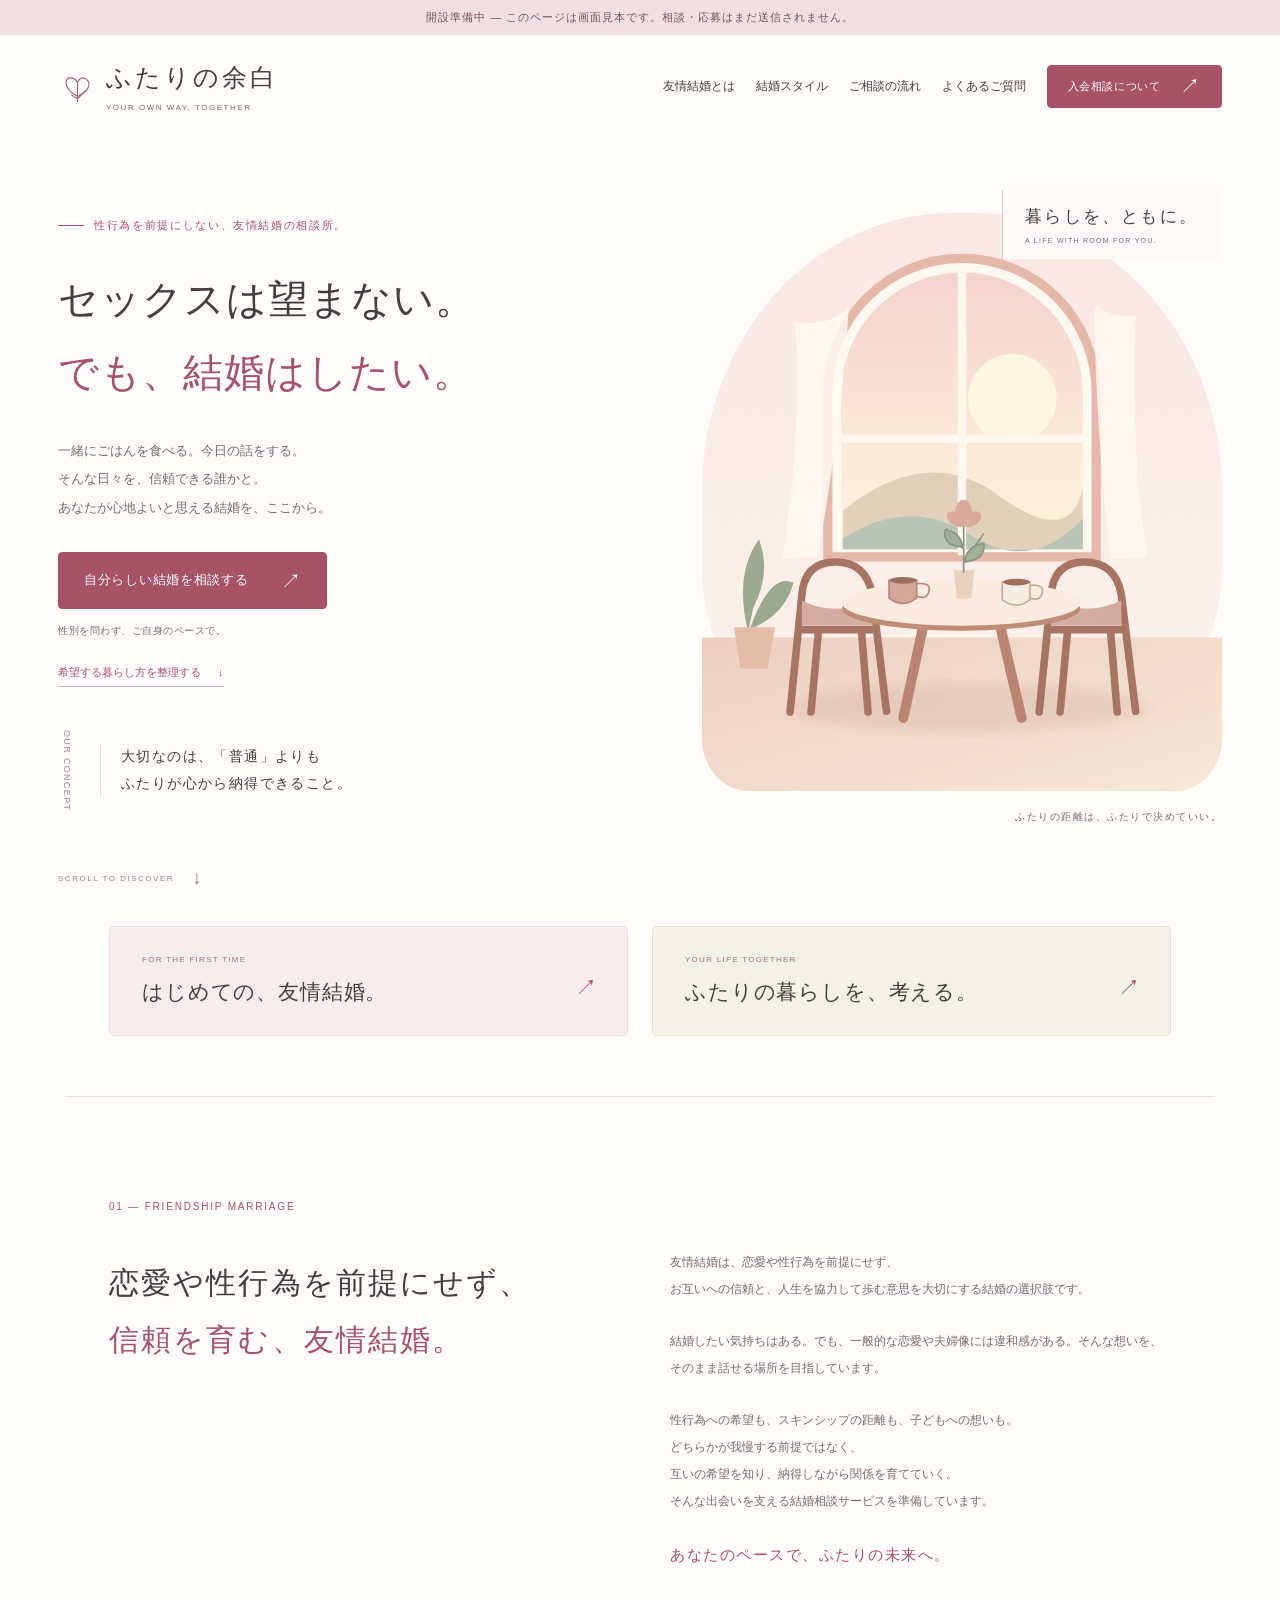
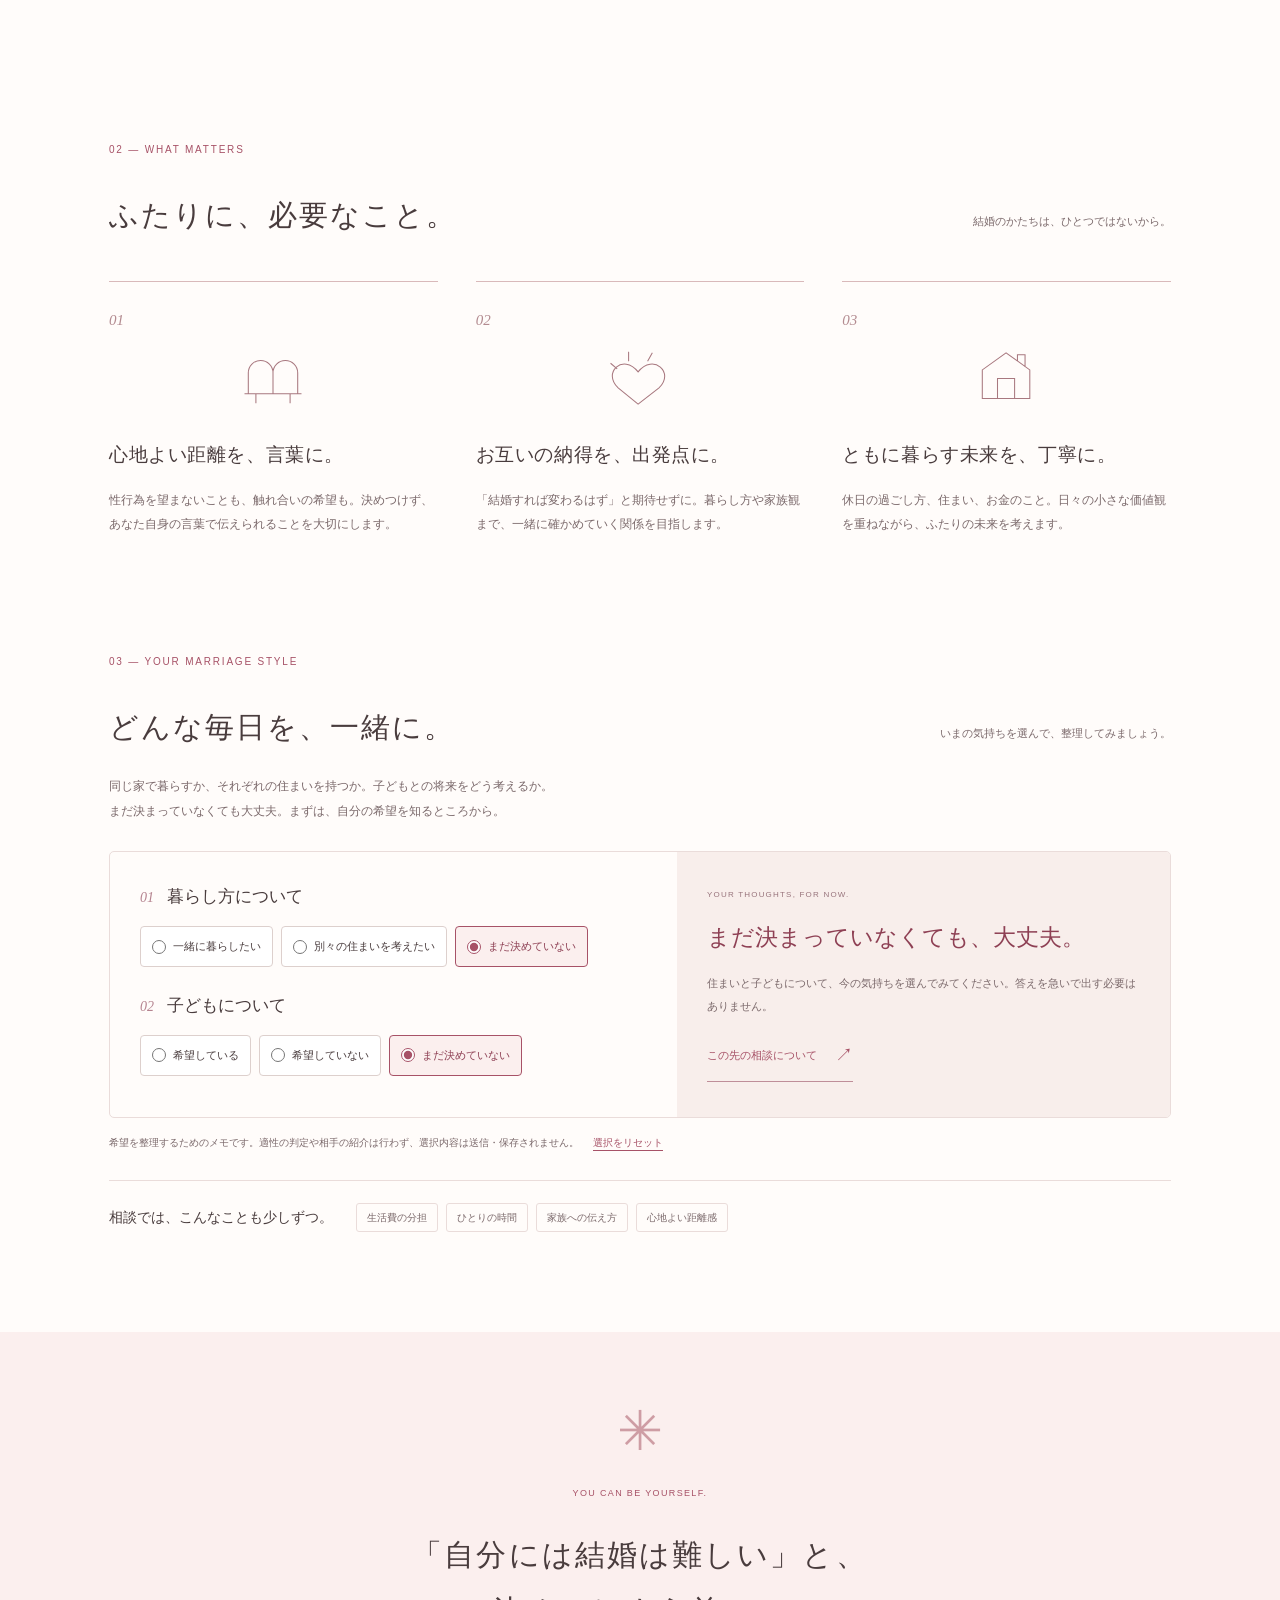
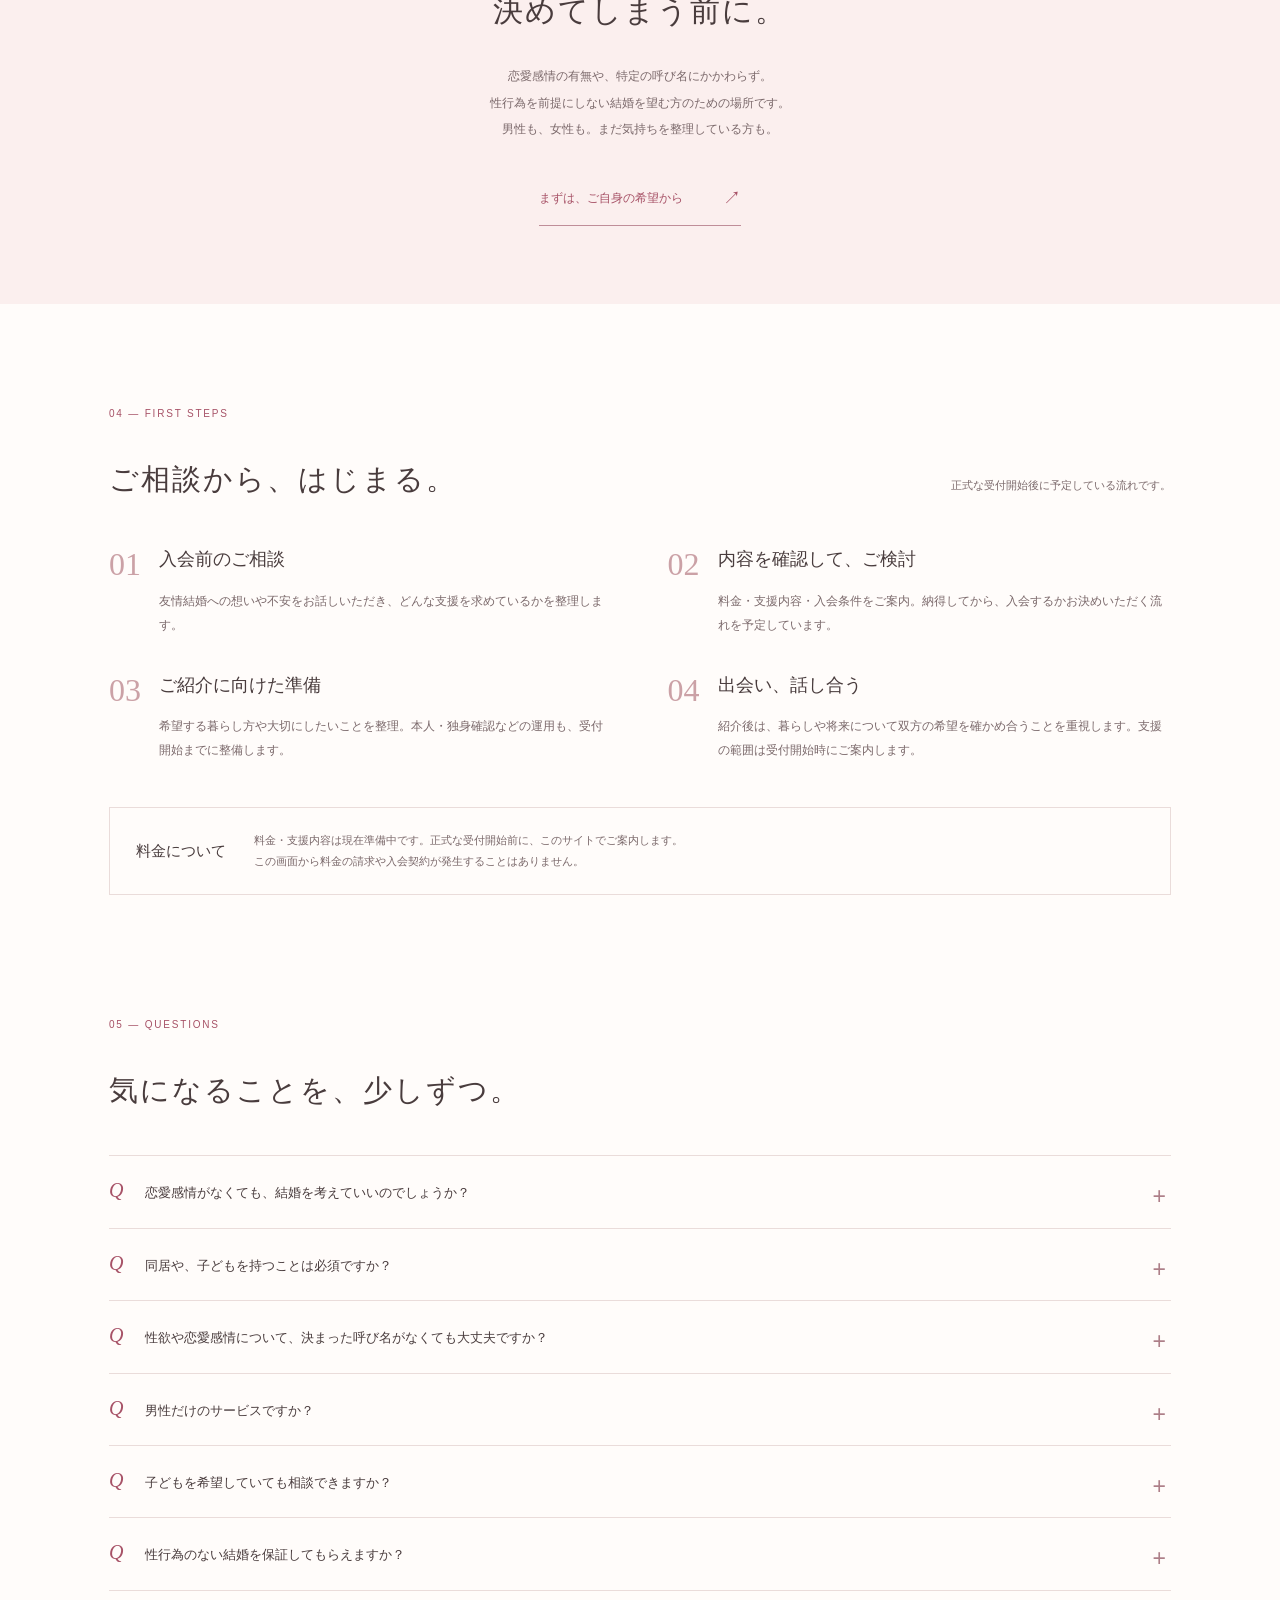
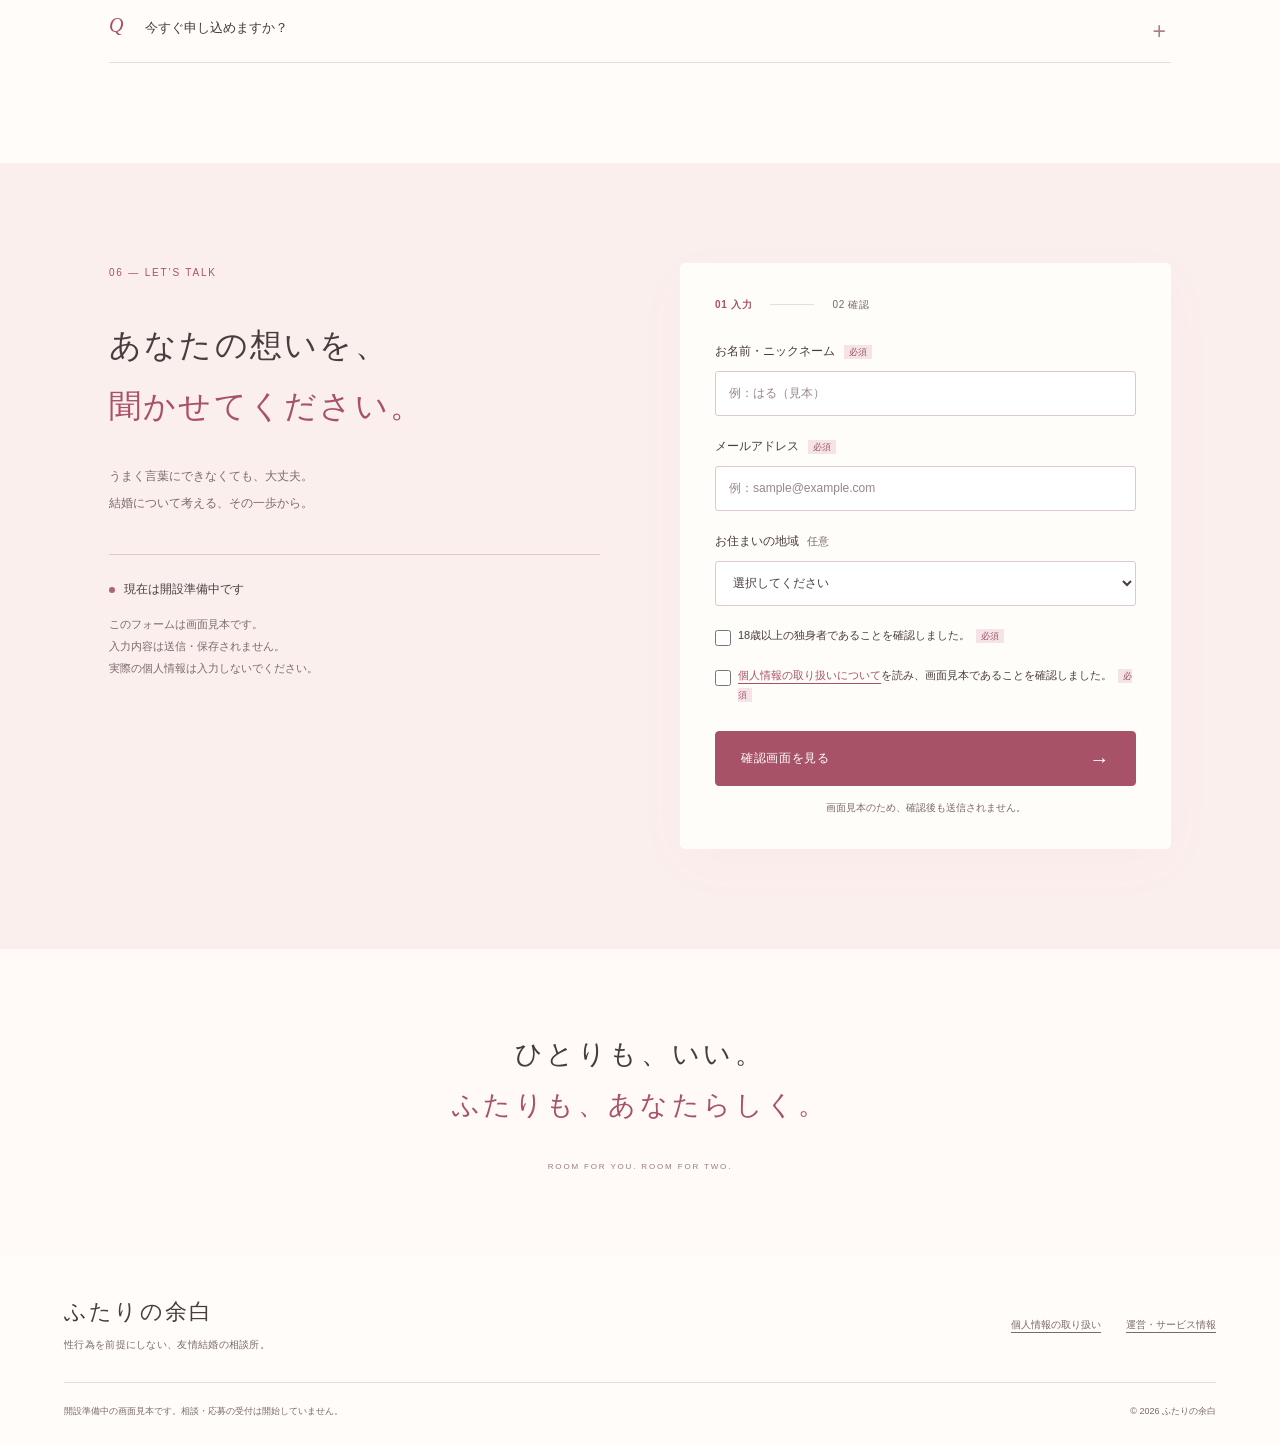
==== futari-yohaku/index.html @ fe17e68a "Add files via upload" ====
<!doctype html>
<html lang="ja">
<head>
<meta charset="utf-8"><meta name="viewport" content="width=device-width,initial-scale=1">
<meta name="theme-color" content="#fffaf9">
<meta name="description" content="セックスは望まない。でも、結婚はしたい。ふたりの余白は、性行為や恋愛を前提にせず、信頼を育む友情結婚の相談サービス。現在は開設準備中です。">
<title>ふたりの余白｜性行為を前提にしない友情結婚相談所</title>
<link rel="icon" href="icon.svg" type="image/svg+xml"><link rel="stylesheet" href="style.css">
</head>
<body>
<div class="preview-banner">開設準備中 <span>— このページは画面見本です。相談・応募はまだ送信されません。</span></div>
<header class="header"><a class="logo" href="#" aria-label="ふたりの余白 トップ"><svg viewBox="0 0 48 48" aria-hidden="true"><path d="M24 36C4 26 8 9 19 14c3 1 5 5 5 5s3-8 9-5c11 6 3 17-9 22Z"/><path d="M24 20v23M16 34l8 5 9-9"/></svg><span>ふたりの余白<small>YOUR OWN WAY, TOGETHER.</small></span></a><button class="menu-toggle" aria-expanded="false" aria-controls="navigation" aria-label="メニューを開く"><span></span><span></span></button><nav id="navigation" aria-label="メインナビゲーション"><a href="#about">友情結婚とは</a><a href="#styles">結婚スタイル</a><a href="#flow">ご相談の流れ</a><a href="#faq">よくあるご質問</a><a href="#consultation" class="button small">入会相談について <span>↗</span></a></nav></header>
<main>
<section class="hero" aria-labelledby="hero-heading"><div class="hero-copy"><p class="eyebrow"><span></span> 性行為を前提にしない、友情結婚の相談所。</p><h1 id="hero-heading">セックスは望まない。<br><em>でも、結婚はしたい。</em></h1><p class="hero-intro">一緒にごはんを食べる。今日の話をする。<br>そんな日々を、信頼できる誰かと。<br>あなたが心地よいと思える結婚を、ここから。</p><a class="button" href="#consultation">自分らしい結婚を相談する <span>↗</span></a><p class="micro">性別を問わず、ご自身のペースで。</p><a class="hero-secondary" href="#styles">希望する暮らし方を整理する <span>↓</span></a><div class="hero-note"><span>OUR CONCEPT</span><p>大切なのは、「普通」よりも<br>ふたりが心から納得できること。</p></div></div>
<div class="hero-visual"><div class="visual-tag">暮らしを、ともに。<span>A LIFE WITH ROOM FOR YOU.</span></div>
<svg class="home-art" viewBox="0 0 620 690" role="img" aria-label="柔らかな日差しが差す部屋に、二つの椅子とマグカップが並ぶイラスト">
<defs><linearGradient id="wall" x2="0" y2="1"><stop stop-color="#f9e7e3"/><stop offset="1" stop-color="#fdf3ed"/></linearGradient><linearGradient id="glass" x2="0" y2="1"><stop stop-color="#f4d4cd"/><stop offset="1" stop-color="#fff5dc"/></linearGradient><linearGradient id="floor" x2="1" y2="1"><stop stop-color="#edcfc0"/><stop offset="1" stop-color="#f8e7d7"/></linearGradient><filter id="shadow"><feGaussianBlur stdDeviation="7"/></filter><pattern id="grain" width="7" height="7" patternUnits="userSpaceOnUse"><circle cx="2" cy="2" r=".5" fill="#ba8070" opacity=".08"/></pattern></defs>
<rect width="620" height="690" rx="270" fill="url(#wall)"/><path d="M0 506h620v184H0Z" fill="url(#floor)"/>
<path d="M150 410V214a160 160 0 0 1 320 0v196Z" fill="#fdf8f0" stroke="#e6b8aa" stroke-width="11"/><path d="M166 400V215a144 144 0 0 1 288 0v185Z" fill="url(#glass)"/>
<circle cx="370" cy="221" r="53" fill="#fff6df"/><path d="M168 355q100-81 186-18t100-10v74H168" fill="#d7c3ad" opacity=".7"/><path d="M168 388q79-51 152-4t134-20v37H168" fill="#bac4b4"/><path d="M310 71v337M164 269h292" stroke="#fff7ee" stroke-width="10"/>
<path d="M111 131q47 4 64-20-7 129-37 299l-42 2q24-159 15-281" fill="#fff9f2" opacity=".85"/><path d="M468 111q30 17 49 11-6 165 14 288l-44 3q-19-175-19-302" fill="#fff9f2" opacity=".8"/>
<ellipse cx="322" cy="590" rx="213" ry="29" fill="#986554" opacity=".12" filter="url(#shadow)"/>
<g stroke="#a77464" stroke-width="9" fill="none" stroke-linecap="round"><path d="m105 595 14-139q3-40 40-40t44 39l17 139M120 497h85M139 497l-9 98M190 497l8 98"/><path d="m402 595 14-139q3-40 40-40t44 39l17 139M417 497h85M436 497l-9 98M487 497l8 98"/></g>
<path d="M119 462q40 20 84 0v30h-84Z" fill="#d7aca0"/><path d="M416 462q40 20 84 0v30h-84Z" fill="#d7aca0"/>
<path d="m268 473-28 129m111-129 30 129" stroke="#b98572" stroke-width="12" stroke-linecap="round"/><ellipse cx="309" cy="472" rx="142" ry="26" fill="#bf8c78"/><ellipse cx="309" cy="465" rx="142" ry="27" fill="#fbecdf"/>
<g fill="#d5a69a" stroke="#b98577" stroke-width="2"><path d="M223 438h33v21q-16 13-33 0Z"/><path d="M256 442q19-2 14 11-3 8-14 4" fill="none"/></g><ellipse cx="240" cy="438" rx="16" ry="4" fill="#9b6d5c"/>
<g fill="#f6eee1" stroke="#c2ae97" stroke-width="2"><path d="M358 440h33v21q-16 13-33 0Z"/><path d="M391 444q19-2 14 11-3 8-14 4" fill="none"/></g><ellipse cx="375" cy="440" rx="16" ry="4" fill="#9b6d5c"/>
<path d="M300 426h25l-4 34h-17Z" fill="#ead2bc"/><g stroke="#879782" stroke-width="2" fill="none"><path d="M312 429v-65m0 37-21-25m21 41 24-35"/><path d="M311 398q-25-1-21-20 17 1 21 20m2 18q26-3 23-22-20 3-23 22" fill="#a2af97"/></g><g fill="#dca99d"><ellipse cx="312" cy="356" rx="10" ry="14"/><ellipse cx="303" cy="365" rx="12" ry="8" transform="rotate(35 303 365)"/><ellipse cx="322" cy="365" rx="12" ry="8" transform="rotate(-35 322 365)"/></g>
<path d="M55 500q-17-70 13-111 15 40-7 82m-4 25q25-69 52-55-10 39-52 55" fill="#9ca98f"/><path d="M38 494h49l-9 49H46Z" fill="#e4bca7"/>
<rect width="620" height="690" rx="270" fill="url(#grain)"/>
</svg><span class="visual-caption">ふたりの距離は、ふたりで決めていい。</span></div><a href="#about" class="scroll">SCROLL TO DISCOVER <span>↓</span></a></section>
<div class="first-links"><a href="#about"><span class="first-link-label">FOR THE FIRST TIME</span><strong>はじめての、友情結婚。</strong><span class="first-link-arrow" aria-hidden="true">↗</span></a><a href="#styles"><span class="first-link-label">YOUR LIFE TOGETHER</span><strong>ふたりの暮らしを、考える。</strong><span class="first-link-arrow" aria-hidden="true">↗</span></a></div>
<section class="intro section" id="about"><div class="section-label">01 — FRIENDSHIP MARRIAGE</div><h2 class="intro-lead">恋愛や性行為を前提にせず、<br><span>信頼を育む、友情結婚。</span></h2><div class="intro-body"><p>友情結婚は、恋愛や性行為を前提にせず、<br>お互いへの信頼と、人生を協力して歩む意思を大切にする結婚の選択肢です。</p><p>結婚したい気持ちはある。でも、一般的な恋愛や夫婦像には違和感がある。そんな想いを、そのまま話せる場所を目指しています。</p><p>性行為への希望も、スキンシップの距離も、子どもへの想いも。<br>どちらかが我慢する前提ではなく、<br>互いの希望を知り、納得しながら関係を育てていく。<br>そんな出会いを支える結婚相談サービスを準備しています。</p><span class="handwritten">あなたのペースで、ふたりの未来へ。</span></div></section>
<section class="values section"><div class="section-label">02 — WHAT MATTERS</div><div class="section-heading"><h2>ふたりに、必要なこと。</h2><p>結婚のかたちは、ひとつではないから。</p></div><div class="value-grid"><article><span class="value-number">01</span><svg viewBox="0 0 80 64" aria-hidden="true"><path d="M14 49V27a13 13 0 0 1 26 0v22M40 49V27a13 13 0 0 1 26 0v22M10 49h60M22 49v10M58 49v10"/></svg><h3>心地よい距離を、言葉に。</h3><p>性行為を望まないことも、触れ合いの希望も。決めつけず、あなた自身の言葉で伝えられることを大切にします。</p></article><article><span class="value-number">02</span><svg viewBox="0 0 80 64" aria-hidden="true"><path d="M17 43c-17-16 5-37 21-17 16-20 39 1 22 17L38 60 17 43ZM28 15V5M48 15l5-9M16 23l-7-6"/></svg><h3>お互いの納得を、出発点に。</h3><p>「結婚すれば変わるはず」と期待せずに。暮らし方や家族観まで、一緒に確かめていく関係を目指します。</p></article><article><span class="value-number">03</span><svg viewBox="0 0 80 64" aria-hidden="true"><path d="M14 54V24L39 6l25 18v30H14ZM30 54V33h18v21M51 15V8h8v13"/></svg><h3>ともに暮らす未来を、丁寧に。</h3><p>休日の過ごし方、住まい、お金のこと。日々の小さな価値観を重ねながら、ふたりの未来を考えます。</p></article></div></section>
<section class="style-planner section" id="styles" aria-labelledby="styles-heading"><div class="section-label">03 — YOUR MARRIAGE STYLE</div><div class="section-heading"><h2 id="styles-heading">どんな毎日を、一緒に。</h2><p>いまの気持ちを選んで、整理してみましょう。</p></div><p class="planner-intro">同じ家で暮らすか、それぞれの住まいを持つか。子どもとの将来をどう考えるか。<br>まだ決まっていなくても大丈夫。まずは、自分の希望を知るところから。</p><div class="planner-panel"><div class="planner-questions"><fieldset><legend><span>01</span>暮らし方について</legend><div class="planner-options"><label><input type="radio" name="housing" value="together"><span>一緒に暮らしたい</span></label><label><input type="radio" name="housing" value="separate"><span>別々の住まいを考えたい</span></label><label><input type="radio" name="housing" value="undecided" checked><span>まだ決めていない</span></label></div></fieldset><fieldset><legend><span>02</span>子どもについて</legend><div class="planner-options"><label><input type="radio" name="children" value="wish"><span>希望している</span></label><label><input type="radio" name="children" value="no"><span>希望していない</span></label><label><input type="radio" name="children" value="undecided" checked><span>まだ決めていない</span></label></div></fieldset></div><div class="planner-result" aria-live="polite" aria-atomic="true"><span class="result-label">YOUR THOUGHTS, FOR NOW.</span><h3 id="style-result-title">まだ決まっていなくても、大丈夫。</h3><p id="style-result-text">住まいと子どもについて、今の気持ちを選んでみてください。答えを急いで出す必要はありません。</p><a href="#consultation" class="text-link">この先の相談について <span>↗</span></a></div></div><p class="planner-note">希望を整理するためのメモです。適性の判定や相手の紹介は行わず、選択内容は送信・保存されません。<button type="button" class="inline-button" id="planner-reset">選択をリセット</button></p><div class="discussion-topics"><p>相談では、こんなことも少しずつ。</p><span>生活費の分担</span><span>ひとりの時間</span><span>家族への伝え方</span><span>心地よい距離感</span></div></section>
<section class="invitation"><div class="invitation-flower" aria-hidden="true">✳</div><p class="eyebrow">YOU CAN BE YOURSELF.</p><h2>「自分には結婚は難しい」と、<br>決めてしまう前に。</h2><p>恋愛感情の有無や、特定の呼び名にかかわらず。<br>性行為を前提にしない結婚を望む方のための場所です。<br>男性も、女性も。まだ気持ちを整理している方も。</p><a href="#consultation" class="text-link">まずは、ご自身の希望から <span>↗</span></a></section>
<section class="flow section" id="flow"><div class="section-label">04 — FIRST STEPS</div><div class="section-heading"><h2>ご相談から、はじまる。</h2><p>正式な受付開始後に予定している流れです。</p></div><ol class="steps"><li><span>01</span><div><h3>入会前のご相談</h3><p>友情結婚への想いや不安をお話しいただき、どんな支援を求めているかを整理します。</p></div></li><li><span>02</span><div><h3>内容を確認して、ご検討</h3><p>料金・支援内容・入会条件をご案内。納得してから、入会するかお決めいただく流れを予定しています。</p></div></li><li><span>03</span><div><h3>ご紹介に向けた準備</h3><p>希望する暮らし方や大切にしたいことを整理。本人・独身確認などの運用も、受付開始までに整備します。</p></div></li><li><span>04</span><div><h3>出会い、話し合う</h3><p>紹介後は、暮らしや将来について双方の希望を確かめ合うことを重視します。支援の範囲は受付開始時にご案内します。</p></div></li></ol><div class="price-note"><span>料金について</span><p>料金・支援内容は現在準備中です。正式な受付開始前に、このサイトでご案内します。<br>この画面から料金の請求や入会契約が発生することはありません。</p></div></section>
<section class="faq section" id="faq"><div class="section-label">05 — QUESTIONS</div><div class="section-heading"><h2>気になることを、少しずつ。</h2></div><div class="faq-list"><details><summary><span>Q</span>恋愛感情がなくても、結婚を考えていいのでしょうか？</summary><p>恋愛感情を前提とせず、信頼や日々の協力を大切にする関係も考えられます。大切なのは、結婚に何を求めるかをお互いが理解し、納得していることです。</p></details><details><summary><span>Q</span>同居や、子どもを持つことは必須ですか？</summary><p>このサービスでは、同居や子どもを希望することを一律の前提にはしない方針です。住まい・子ども・生活費などについて、双方の希望を話し合うことを大切にします。</p></details><details><summary><span>Q</span>性欲や恋愛感情について、決まった呼び名がなくても大丈夫ですか？</summary><p>はい。このサービスでは、特定の呼び名を自分に当てはめることを前提としません。どんな結婚を望み、どんな関係を心地よく感じるかを大切にします。</p></details><details><summary><span>Q</span>男性だけのサービスですか？</summary><p>性別を問わず、性行為を前提にしない結婚を希望する方を対象に準備しています。相手にだけ我慢を求めず、双方の意思を尊重することを基本方針とします。</p></details><details><summary><span>Q</span>子どもを希望していても相談できますか？</summary><p>子どもについての希望も、相手と共有したい大切な価値観のひとつです。希望を整理する相談を想定しています。妊娠・出産を実現する方法や医療行為を提供するサービスではありません。</p></details><details><summary><span>Q</span>性行為のない結婚を保証してもらえますか？</summary><p>結婚や、将来にわたる相手の考えを保証することはできません。希望や境界線を事前に確認し、関係の中でも互いの意思を尊重することを重視します。</p></details><details><summary><span>Q</span>今すぐ申し込めますか？</summary><p>現在は開設準備中です。下のフォームは入力と確認の流れを試せる画面見本で、送信・保存は行いません。正式な受付開始時に、運営者・料金・個人情報の取り扱いを明示します。</p></details></div></section>
<section class="consultation section" id="consultation"><div class="form-intro"><div class="section-label">06 — LET’S TALK</div><h2>あなたの想いを、<br><span>聞かせてください。</span></h2><p>うまく言葉にできなくても、大丈夫。<br>結婚について考える、その一歩から。</p><div class="preparation"><span class="status-dot"></span><strong>現在は開設準備中です</strong><p>このフォームは画面見本です。<br>入力内容は送信・保存されません。<br>実際の個人情報は入力しないでください。</p></div></div><div class="form-panel"><div class="form-progress"><span class="active" id="progress-input">01 入力</span><i></i><span id="progress-confirm">02 確認</span></div><form id="application-form" method="post" action="./"><label for="nickname">お名前・ニックネーム <small>必須</small></label><input id="nickname" name="nickname" autocomplete="off" placeholder="例：はる（見本）" maxlength="40" required><label for="email">メールアドレス <small>必須</small></label><input id="email" name="email" type="email" autocomplete="off" placeholder="例：sample@example.com" maxlength="254" required><label for="region">お住まいの地域 <span>任意</span></label><select id="region" name="region"><option value="">選択してください</option><option>北海道・東北</option><option>関東</option><option>中部</option><option>近畿</option><option>中国・四国</option><option>九州・沖縄</option><option>海外</option></select><label class="checkbox"><input type="checkbox" id="eligibility" required><span>18歳以上の独身者であることを確認しました。<small>必須</small></span></label><label class="checkbox"><input type="checkbox" id="consent" required><span><button type="button" class="inline-button" id="privacy-open">個人情報の取り扱いについて</button>を読み、画面見本であることを確認しました。<small>必須</small></span></label><button class="button submit" type="submit">確認画面を見る <span>→</span></button><p class="form-footnote">画面見本のため、確認後も送信されません。</p></form><div id="confirmation" hidden tabindex="-1"><h3>入力内容の確認</h3><p>こちらは画面見本です。応募は完了していません。</p><dl id="confirmation-data"></dl><div class="demo-result"><strong>入力の流れはここまでです。</strong><p>実際の送信は、正式な受付開始後にご利用いただけます。現在、入力内容はどこにも送られていません。</p></div><button type="button" class="button submit" id="edit-form">入力に戻る <span>←</span></button><button type="button" class="inline-button clear-form" id="clear-form">入力内容を消して終了する</button></div></div></section>
<section class="closing"><p>ひとりも、いい。<br><span>ふたりも、あなたらしく。</span></p><span class="closing-en">ROOM FOR YOU. ROOM FOR TWO.</span></section>
</main><nav class="mobile-action" aria-label="スマートフォン向けの相談導線"><a href="#styles">暮らし方を整理する</a><a href="#consultation">入会相談について <span>↗</span></a></nav>
<footer><div class="footer-top"><a class="footer-logo" href="#">ふたりの余白<small>性行為を前提にしない、友情結婚の相談所。</small></a><div><button class="inline-button" id="privacy-footer">個人情報の取り扱い</button><button class="inline-button" id="operator-open">運営・サービス情報</button></div></div><div class="footer-bottom"><p>開設準備中の画面見本です。相談・応募の受付は開始していません。</p><small>© <span id="year">2026</span> ふたりの余白</small></div></footer>
<dialog id="info-dialog" aria-labelledby="dialog-title"><button type="button" class="dialog-close" id="dialog-close" aria-label="閉じる">×</button><h2 id="dialog-title"></h2><div id="dialog-body"></div><button type="button" class="button small" id="dialog-done">閉じる</button></dialog><script src="app.js" defer></script>
</body></html>
---- futari-yohaku/style.css ----
:root{--ink:#493c3d;--muted:#7b696b;--pink:#a75267;--pink-dark:#8e4054;--blush:#fbefee;--line:#eadcda;--serif:"Hiragino Mincho ProN","Yu Mincho","Noto Serif JP",serif;--sans:-apple-system,BlinkMacSystemFont,"Hiragino Kaku Gothic ProN","Yu Gothic",sans-serif}*{box-sizing:border-box}html{scroll-behavior:auto;scroll-padding-top:100px}body{margin:0;color:var(--ink);background:#fffcfa;font-family:var(--sans);font-size:14px;line-height:1.9;-webkit-font-smoothing:antialiased}a{color:inherit;text-decoration:none}button,input,select{font:inherit}button,a,input,select,summary{-webkit-tap-highlight-color:transparent}button{cursor:pointer}a:focus-visible,button:focus-visible,summary:focus-visible{outline:3px solid #ac657c;outline-offset:5px}input:focus,select:focus{outline:2px solid #b46a7b;outline-offset:2px}svg{display:block}p,h1,h2,h3{margin-top:0}p{margin-bottom:1.5em}h1,h2,h3{font-weight:500}.preview-banner{padding:7px 20px;text-align:center;background:#f2dfdf;color:#74525b;font-size:11px;letter-spacing:.09em}.header{max-width:1360px;padding:26px 58px;display:flex;align-items:center;justify-content:space-between;margin:auto;gap:24px}.logo{display:flex;align-items:center;gap:9px;white-space:nowrap}.logo svg{width:39px;fill:none;stroke:#a26370;stroke-width:1.4}.logo>span{font:25px var(--serif);letter-spacing:.12em}.logo small{display:block;font:8px var(--sans);letter-spacing:.19em;margin-top:9px;color:var(--muted)}nav{display:flex;align-items:center;gap:30px;font-size:12px}nav>a:not(.button):hover{color:var(--pink)}.button{border:1px solid var(--pink);display:inline-flex;align-items:center;justify-content:space-between;gap:32px;background:var(--pink);color:white;min-height:56px;padding:15px 25px;border-radius:4px;font-size:13px;letter-spacing:.055em;transition:background .2s,transform .2s}.button:hover{background:var(--pink-dark);transform:translateY(-1px)}.button>span{font-size:20px;line-height:1}.button.small{min-height:43px;padding:10px 20px;font-size:11px;gap:20px}.menu-toggle{display:none}.hero{max-width:1360px;margin:auto;padding:42px 58px 85px;display:grid;grid-template-columns:1.1fr 1fr;gap:18px;position:relative;align-items:center}.hero-copy{padding:35px 0 30px;position:relative;z-index:1}.eyebrow{display:flex;align-items:center;gap:10px;letter-spacing:.15em;font-size:11px;color:var(--pink);margin-bottom:28px}.eyebrow>span{height:1px;width:26px;background:var(--pink)}h1{font-family:var(--serif);font-size:clamp(31px,3.1vw,43px);line-height:1.85;letter-spacing:.025em;white-space:nowrap;margin-bottom:26px}h1 em{font-style:normal;color:var(--pink)}.hero-intro{font-size:13px;line-height:2.2;color:var(--muted);margin-bottom:30px}.micro{font-size:10px;letter-spacing:.05em;color:var(--muted);margin-top:12px}.hero-note{margin-top:43px;display:flex;align-items:center;gap:25px}.hero-note>span{font-size:9px;letter-spacing:.15em;writing-mode:vertical-rl;color:#a38488}.hero-note p{font:14px/1.9 var(--serif);margin:0;padding-left:20px;border-left:1px solid var(--line);letter-spacing:.1em}.hero-visual{position:relative;padding:30px 0 12px;max-width:520px;width:100%;justify-self:end}.home-art{width:100%;border-radius:48% 48% 9% 9%;overflow:hidden}.visual-tag{position:absolute;top:7px;right:2px;background:#fffaf8;padding:15px 22px;font:17px var(--serif);letter-spacing:.13em;border-left:1px solid #e4cac7;z-index:1}.visual-tag span{display:block;font:7px var(--sans);letter-spacing:.18em;color:var(--muted);margin-top:9px}.visual-caption{display:block;text-align:right;margin-top:16px;font-size:10px;letter-spacing:.15em;color:var(--muted)}.scroll{position:absolute;bottom:30px;left:58px;font-size:8px;letter-spacing:.19em;color:#987e82;display:flex;align-items:center;gap:18px}.scroll span{font-size:19px}.section{max-width:1150px;margin:auto;padding:100px 44px}.section-label{font-size:10px;color:var(--pink);letter-spacing:.18em;margin-bottom:33px}.intro{border-top:1px solid var(--line);display:grid;grid-template-columns:1fr 1fr;gap:0 60px}.intro>.section-label{grid-column:1/-1}.intro-lead{font:30px/1.9 var(--serif);letter-spacing:.07em;margin-top:5px}.intro-lead span{color:var(--pink)}.intro-body{font-size:12px;line-height:2.25;color:var(--muted)}.intro-body p{margin-bottom:25px}.handwritten{font:15px/2 var(--serif);letter-spacing:.1em;color:var(--pink)}.values{padding-top:70px}.section-heading{display:flex;align-items:baseline;justify-content:space-between;gap:20px;margin-bottom:42px}.section-heading h2{font:29px/1.6 var(--serif);letter-spacing:.07em;margin:0}.section-heading>p{color:var(--muted);font-size:11px;margin:0}.value-grid{display:grid;grid-template-columns:repeat(3,1fr);gap:38px}.value-grid article{position:relative;border-top:1px solid #d9b9ba;padding-top:25px}.value-number{font:italic 15px Georgia,serif;color:#b38b90}.value-grid svg{width:76px;height:65px;fill:none;stroke:#a8787f;stroke-width:1.1;margin:12px auto 29px}.value-grid h3{font:19px/1.7 var(--serif);margin-bottom:16px;letter-spacing:.03em}.value-grid p{font-size:12px;color:var(--muted);line-height:2.05;margin:0}.invitation{background:var(--blush);text-align:center;padding:72px 24px 78px;position:relative}.invitation-flower{font:55px Georgia;color:#ce9da4;line-height:1;margin-bottom:26px}.invitation .eyebrow{justify-content:center;font-size:9px;margin-bottom:25px}.invitation h2{font:30px/1.85 var(--serif);letter-spacing:.07em}.invitation p:not(.eyebrow){font-size:12px;color:var(--muted);line-height:2.2}.text-link{display:inline-flex;gap:40px;align-items:center;padding:9px 0;border-bottom:1px solid #bf8e99;font-size:12px;color:var(--pink);margin-top:12px}.text-link span{font-size:18px}.steps{padding:0;margin:0;list-style:none;display:grid;grid-template-columns:repeat(3,1fr);gap:35px}.steps>li{display:flex;gap:18px;align-items:flex-start}.steps>li>span{font:32px Georgia,serif;color:#cba1a6;line-height:1.3}.steps h3{font:18px/1.7 var(--serif);margin-bottom:14px}.steps p{font-size:12px;color:var(--muted);margin:0;line-height:2}.price-note{display:flex;gap:28px;border:1px solid var(--line);padding:22px 26px;margin-top:45px;align-items:center}.price-note>span{font:15px var(--serif);white-space:nowrap}.price-note p{font-size:11px;line-height:1.9;color:var(--muted);margin:0}.faq{padding-top:20px}.faq-list{border-top:1px solid var(--line)}details{border-bottom:1px solid var(--line)}summary{cursor:pointer;position:relative;list-style:none;padding:23px 50px 23px 0;font-size:13px;line-height:1.8}summary::-webkit-details-marker{display:none}summary>span{font:italic 20px Georgia;color:var(--pink);margin-right:22px}summary::after{content:'+';position:absolute;right:5px;top:20px;font-size:23px;color:#ad7f88;font-weight:300}details[open] summary::after{content:'−'}details>p{font-size:12px;color:var(--muted);padding:0 45px 24px;margin:0;line-height:2}.consultation{max-width:none;background:#fbefee;display:grid;grid-template-columns:1fr 1fr;gap:80px;padding-left:max(44px,calc((100% - 1062px)/2));padding-right:max(44px,calc((100% - 1062px)/2))}.form-intro h2{font:32px/1.9 var(--serif);letter-spacing:.07em}.form-intro h2 span{color:var(--pink)}.form-intro>p{font-size:12px;color:var(--muted);line-height:2.2}.preparation{margin-top:38px;border-top:1px solid #e3c8cb;padding-top:23px;font-size:12px}.preparation strong{font-weight:500}.status-dot{display:inline-block;width:6px;height:6px;background:#a96575;border-radius:50%;margin-right:9px;vertical-align:middle}.preparation p{color:var(--muted);font-size:11px;margin:12px 0 0;line-height:2}.form-panel{background:#fffdfa;padding:32px 35px;border-radius:5px;box-shadow:0 15px 55px #94666b08}.form-progress{display:flex;gap:18px;align-items:center;font-size:10px;color:#78676b;margin-bottom:26px;letter-spacing:.07em}.form-progress i{height:1px;background:var(--line);width:44px}.form-progress .active{color:var(--pink);font-weight:600}form>label:not(.checkbox){display:block;font-size:12px;margin:19px 0 8px}label small{font-size:9px;padding:2px 5px;color:#9b5263;background:#f5e4e7;margin-left:6px;font-weight:400}label>span:not(:has(input)){font-size:11px}form>label>span{color:var(--muted);margin-left:5px}input:not([type=checkbox]):not([type=radio]),select{display:block;width:100%;padding:12px 13px;background:#fff;border:1px solid #dbcacb;border-radius:3px;color:var(--ink);height:45px;font-size:12px}input::placeholder{color:#97868a}input[type=checkbox]{accent-color:var(--pink);width:16px;height:16px;flex:none;margin:4px 0 0}.checkbox{display:flex;align-items:flex-start;gap:7px;margin-top:20px;cursor:pointer;line-height:1.8}.checkbox>span{margin-left:0;color:var(--ink);font-size:11px}.inline-button{border:0;padding:0;background:transparent;font-size:inherit;color:inherit;text-decoration:underline;text-underline-offset:4px}.checkbox .inline-button{color:var(--pink)}.submit{width:100%;margin-top:26px;min-height:50px;font-size:12px}.form-footnote{font-size:10px;text-align:center;color:var(--muted);margin:12px 0 0}.closing{text-align:center;padding:80px 20px;background:#fffaf8}.closing>p{font:27px/1.9 var(--serif);letter-spacing:.13em;margin-bottom:19px}.closing>p span{color:var(--pink)}.closing-en{font-size:8px;letter-spacing:.23em;color:#9c7b81}footer{max-width:1240px;margin:auto;padding:40px 44px 25px}.footer-top{display:flex;align-items:center;justify-content:space-between;padding-bottom:30px;border-bottom:1px solid var(--line);gap:25px}.footer-logo{font:22px var(--serif);letter-spacing:.1em}.footer-logo small{font:10px var(--sans);display:block;letter-spacing:.03em;margin-top:11px;color:var(--muted)}.footer-top>div{display:flex;gap:25px;font-size:10px;color:var(--muted)}.footer-bottom{display:flex;justify-content:space-between;padding-top:20px;gap:20px;color:var(--muted);font-size:9px}.footer-bottom p{margin:0}.footer-bottom small{font-size:9px}dialog{border:1px solid var(--line);border-radius:8px;max-width:600px;width:calc(100% - 36px);padding:38px;color:var(--ink);background:#fffdfa;max-height:85vh;line-height:1.9}dialog::backdrop{background:#45353780;backdrop-filter:blur(3px)}dialog h2{font:24px/1.6 var(--serif);padding-right:20px}dialog p,dialog li{font-size:12px;color:var(--muted)}dialog h3{font-size:14px;margin:23px 0 8px}.dialog-close{position:absolute;top:10px;right:14px;border:0;background:transparent;color:var(--ink);font-size:26px;padding:3px 9px}#confirmation h3{font:22px var(--serif)}#confirmation>p{font-size:11px;color:var(--muted)}#confirmation dl{margin:28px 0}#confirmation dt{font-size:10px;color:var(--muted);margin-top:18px}#confirmation dd{font-size:13px;margin:5px 0;overflow-wrap:anywhere;border-bottom:1px solid var(--line);padding-bottom:10px}.demo-result{background:var(--blush);padding:18px;font-size:12px}.demo-result p{font-size:11px;line-height:2;margin:8px 0 0}.clear-form{display:block;margin:22px auto 0;font-size:11px;color:var(--muted)}[hidden]{display:none!important}
@media(min-width:1450px){.hero{padding-top:55px;padding-bottom:105px}.hero-copy{padding-bottom:60px}.hero h1{font-size:43px}}
@media(max-width:1000px){.header{padding:22px 28px}nav{gap:18px;font-size:11px}nav>a:nth-child(2){display:none}.hero{padding:25px 30px 75px;gap:15px}h1{font-size:32px}.hero-note{margin-top:30px}.hero-intro{font-size:12px}.hero-copy .button{font-size:11px;padding:13px 18px;gap:20px}.visual-tag{font-size:14px;right:0;padding:11px 14px}.scroll{left:30px}.section{padding:75px 35px}.intro{gap:0 30px}.intro-lead{font-size:25px}.intro-body br{display:none}.section-heading h2{font-size:26px}.value-grid{gap:24px}.value-grid h3{font-size:17px}.consultation{gap:40px}.form-panel{padding:26px}.steps{gap:22px}.steps>li{gap:10px}.steps h3{font-size:16px}.faq{padding-top:15px}}
@media(max-width:700px){html{scroll-padding-top:20px}.preview-banner{font-size:9px;padding:7px 13px;line-height:1.6}.preview-banner span{font-size:9px}.header{padding:19px 21px;position:relative;flex-wrap:wrap}.logo svg{width:31px}.logo>span{font-size:22px}.logo small{font-size:6px;margin-top:7px}.menu-toggle{display:block;border:1px solid var(--line);background:transparent;width:40px;height:40px;border-radius:50%;padding:10px}.menu-toggle span{display:block;height:1px;background:var(--pink);margin:5px 0}nav{display:none;width:100%;flex-direction:column;align-items:stretch;padding:12px 0;gap:0}nav.open{display:flex}nav a{padding:12px}nav>a:nth-child(2){display:block}nav .button{margin-top:8px}.hero{display:flex;flex-direction:column;padding:18px 24px 40px;gap:6px;align-items:stretch}.hero-copy{padding:13px 0 8px}.eyebrow{font-size:9px;letter-spacing:.1em;margin-bottom:20px;gap:8px}.eyebrow>span{width:18px}h1{font-size:clamp(25px,6.6vw,40px);line-height:1.9;letter-spacing:.01em;margin-bottom:19px}.hero-intro{font-size:12px;line-height:2.1;margin-bottom:23px}.hero-copy>.button{width:100%;font-size:12px;min-height:52px;justify-content:center;gap:35px}.micro{text-align:center;font-size:9px}.hero-note{display:none}.hero-visual{width:90%;margin:5px auto 0;padding-top:24px;max-width:380px}.home-art{max-height:395px}.visual-tag{font-size:12px;top:12px;right:-10px;padding:10px 14px}.visual-tag span{font-size:6px}.visual-caption{font-size:8px;margin-top:10px}.scroll{display:none}.section{padding:58px 24px}.section-label{font-size:8px;margin-bottom:24px}.intro{display:block;border-top:0;padding-top:36px}.intro-lead{font-size:23px;line-height:1.9;letter-spacing:.03em;margin-bottom:24px}.intro-body{font-size:12px}.intro-body br{display:initial}.intro-body p{margin-bottom:18px}.handwritten{font-size:14px}.values{padding-top:10px}.section-heading{display:block;margin-bottom:28px}.section-heading h2{font-size:24px;letter-spacing:.035em}.section-heading>p{font-size:10px;margin-top:9px}.value-grid{grid-template-columns:1fr;gap:27px}.value-grid article{padding:22px 0 0 62px;min-height:130px}.value-number{position:absolute;top:22px;left:0;font-size:12px}.value-grid svg{position:absolute;top:45px;left:-2px;width:45px;height:45px;margin:0}.value-grid h3{font-size:19px;margin-bottom:9px}.value-grid p{font-size:12px}.invitation{padding:47px 23px 50px}.invitation-flower{font-size:44px;margin-bottom:20px}.invitation h2{font-size:24px;letter-spacing:.02em;line-height:1.9}.invitation .eyebrow{font-size:8px;margin-bottom:20px}.invitation p:not(.eyebrow){font-size:11px}.text-link{font-size:11px}.steps{grid-template-columns:1fr;gap:25px}.steps>li{gap:21px}.steps>li>span{font-size:28px;min-width:30px}.steps h3{font-size:18px;margin-bottom:8px}.steps p{font-size:11px}.price-note{display:block;padding:20px;margin-top:30px}.price-note>span{font-size:14px}.price-note p{margin-top:10px;font-size:10px}.price-note br{display:none}.faq{padding-top:0}.faq .section-heading h2{font-size:23px}summary{font-size:12px;padding:20px 25px 20px 30px}summary>span{position:absolute;left:0;top:21px;font-size:17px;margin:0}summary::after{font-size:19px;top:16px;right:0}details>p{font-size:11px;padding:0 10px 20px 30px}.consultation{display:block}.form-intro h2{font-size:28px;line-height:1.8}.form-intro>p{font-size:12px}.preparation{margin:23px 0 26px;padding-top:18px}.preparation p br{display:none}.preparation p{font-size:10px;line-height:1.9}.form-panel{padding:25px 21px}.form-progress{margin-bottom:25px}.closing{padding:55px 20px}.closing>p{font-size:23px}.closing-en{font-size:7px}footer{padding:30px 24px 20px}.footer-top{display:block;padding-bottom:23px}.footer-logo{font-size:21px}.footer-logo small{font-size:9px}.footer-top>div{margin-top:25px;font-size:9px;gap:20px}.footer-bottom{display:block;font-size:8px}.footer-bottom small{display:block;margin-top:13px;font-size:8px}dialog{padding:28px 23px}dialog h2{font-size:22px}}
@media(prefers-reduced-motion:reduce){html{scroll-behavior:auto}*{transition:none!important}}
.header nav{gap:21px}.hero-secondary{display:inline-flex;align-items:center;gap:17px;color:var(--pink);font-size:11px;border-bottom:1px solid #d8b1bb;padding:3px 0;margin-top:4px}.first-links{max-width:1150px;margin:0 auto;padding:0 44px 60px;display:grid;grid-template-columns:1fr 1fr;gap:24px}.first-links>a{display:block;position:relative;padding:25px 32px;background:#f8edeb;border:1px solid #efdfdc;border-radius:5px}.first-links>a:nth-child(2){background:#f4f1e9;border-color:#e8e0d2}.first-link-label{display:block;font-size:8px;letter-spacing:.16em;color:#98747c;margin-bottom:7px}.first-links strong{font:21px/1.7 var(--serif);letter-spacing:.04em}.first-link-arrow{position:absolute;right:30px;top:40px;font-size:22px;color:var(--pink)}.first-links>a:hover{border-color:#bd8c97}.style-planner{padding-top:15px}.planner-intro{font-size:12px;color:var(--muted);line-height:2.1;margin-top:-18px;margin-bottom:27px}.planner-panel{display:grid;grid-template-columns:1.15fr 1fr;border:1px solid var(--line);border-radius:5px;overflow:hidden}.planner-questions{padding:30px}.planner-questions fieldset{border:0;padding:0;margin:0 0 24px;min-width:0}.planner-questions fieldset:last-child{margin-bottom:0}.planner-questions legend{font:17px/1.8 var(--serif);padding:0;margin-bottom:13px}.planner-questions legend>span{font:italic 14px Georgia,serif;color:#b5838f;margin-right:13px}.planner-options{display:flex;gap:8px;flex-wrap:wrap}.planner-options label{display:flex;align-items:center;gap:7px;border:1px solid #ddd0cd;border-radius:4px;padding:8px 11px;font-size:11px;cursor:pointer;background:white;min-height:41px}.planner-options label:has(input:checked){color:var(--pink-dark);border-color:var(--pink);background:#fbefee}.planner-options input{margin:0;accent-color:var(--pink);width:14px;height:14px}.planner-result{background:#f8eeeb;padding:35px 30px;display:flex;flex-direction:column;justify-content:center}.result-label{font-size:8px;letter-spacing:.15em;color:#98747c}.planner-result h3{font:23px/1.8 var(--serif);color:var(--pink-dark);margin:14px 0}.planner-result p{font-size:11px;color:var(--muted);line-height:2.05;margin:0}.planner-result .text-link{font-size:11px;align-self:flex-start;gap:18px}.planner-note{font-size:10px;line-height:1.9;color:var(--muted);margin:15px 0 0}.planner-note button{margin-left:14px;color:var(--pink)}.discussion-topics{display:flex;align-items:center;flex-wrap:wrap;gap:8px;margin-top:28px;border-top:1px solid var(--line);padding-top:22px}.discussion-topics p{font:14px var(--serif);margin:0 15px 0 0}.discussion-topics>span{font-size:10px;padding:4px 10px;border:1px solid var(--line);border-radius:3px;color:var(--muted)}.steps{grid-template-columns:repeat(2,1fr);gap:33px 55px}.mobile-action{display:none}
@media(max-width:1000px){.header nav{gap:13px;font-size:10px}.header nav>a:nth-child(3){display:none}.first-links{padding:0 35px 50px}.first-links>a{padding:22px}.first-links strong{font-size:18px}.first-link-arrow{right:21px;top:36px}.planner-panel{grid-template-columns:1fr 1fr}.planner-questions{padding:24px}.planner-result{padding:28px 24px}.planner-options{gap:7px}.planner-options label{font-size:10px;padding:7px 9px}}
@media(max-width:700px){body{padding-bottom:calc(64px + env(safe-area-inset-bottom))}.header nav{font-size:12px}.header nav>a:nth-child(3){display:block}.hero-secondary{display:flex;width:max-content;margin:13px auto 4px;font-size:10px}.first-links{grid-template-columns:1fr;padding:0 24px 36px;gap:12px}.first-links>a{padding:17px 22px}.first-link-label{font-size:7px;margin-bottom:3px}.first-links strong{font-size:19px}.first-link-arrow{top:28px;right:21px}.style-planner{padding-top:0}.style-planner .section-heading{margin-bottom:27px}.planner-intro{font-size:11px;margin-top:-10px}.planner-intro br{display:none}.planner-panel{display:block}.planner-questions{padding:23px 18px}.planner-questions legend{font-size:16px}.planner-options{gap:8px}.planner-options label{font-size:11px;min-height:42px}.planner-result{padding:25px 22px;min-height:225px}.planner-result h3{font-size:22px;line-height:1.8}.planner-note{font-size:9px}.planner-note button{display:block;margin:10px 0 0}.discussion-topics{gap:7px;margin-top:22px;padding-top:19px}.discussion-topics p{flex-basis:100%;font-size:14px;margin:0 0 5px}.discussion-topics>span{font-size:9px;padding:4px 8px}.steps{grid-template-columns:1fr;gap:27px}.mobile-action{display:grid;grid-template-columns:1fr 1fr;position:fixed;bottom:0;left:0;right:0;z-index:10;background:#fffaf8eF;backdrop-filter:blur(10px);border-top:1px solid var(--line);padding:9px 14px calc(9px + env(safe-area-inset-bottom));gap:10px}.mobile-action a{display:flex;justify-content:center;align-items:center;min-height:43px;font-size:11px;border:1px solid #d8b8bd;border-radius:4px;color:var(--pink);padding:7px}.mobile-action a:last-child{background:var(--pink);color:#fff;border-color:var(--pink);gap:14px}.mobile-action a span{font-size:18px}}
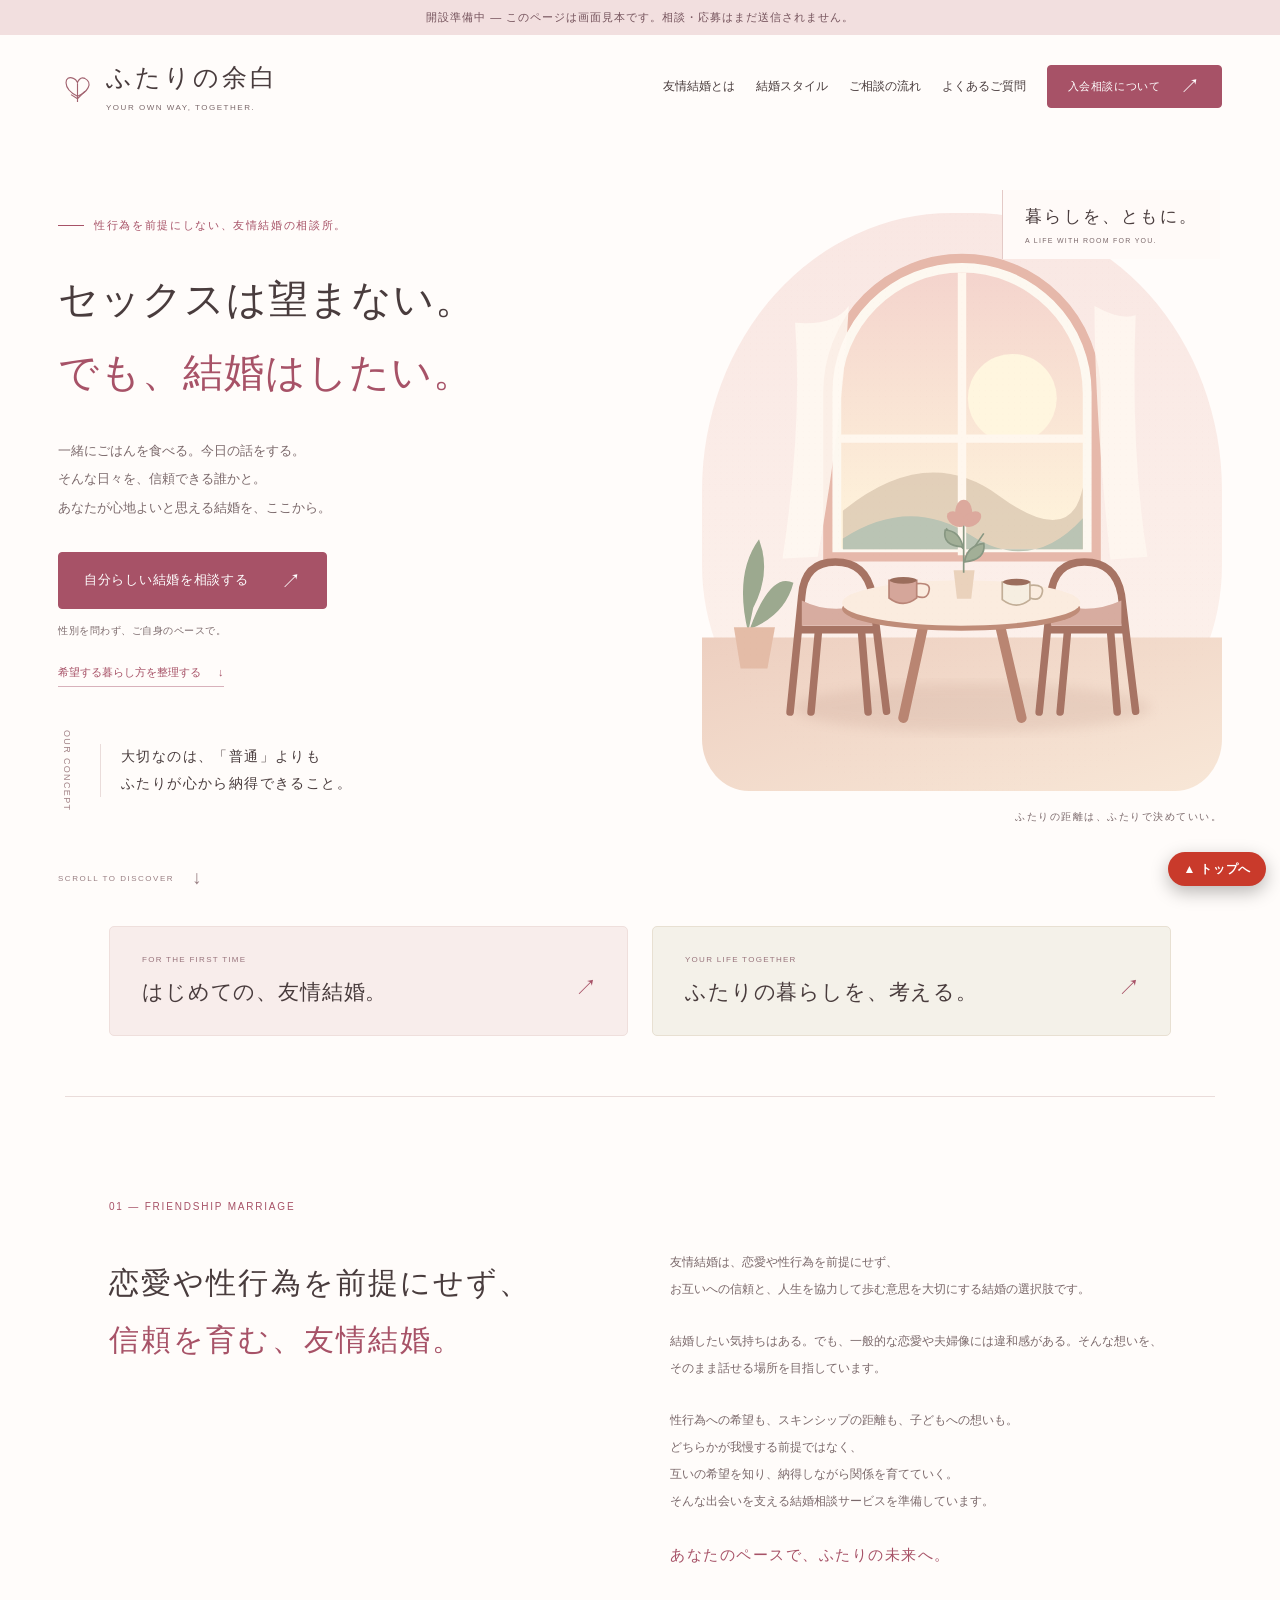
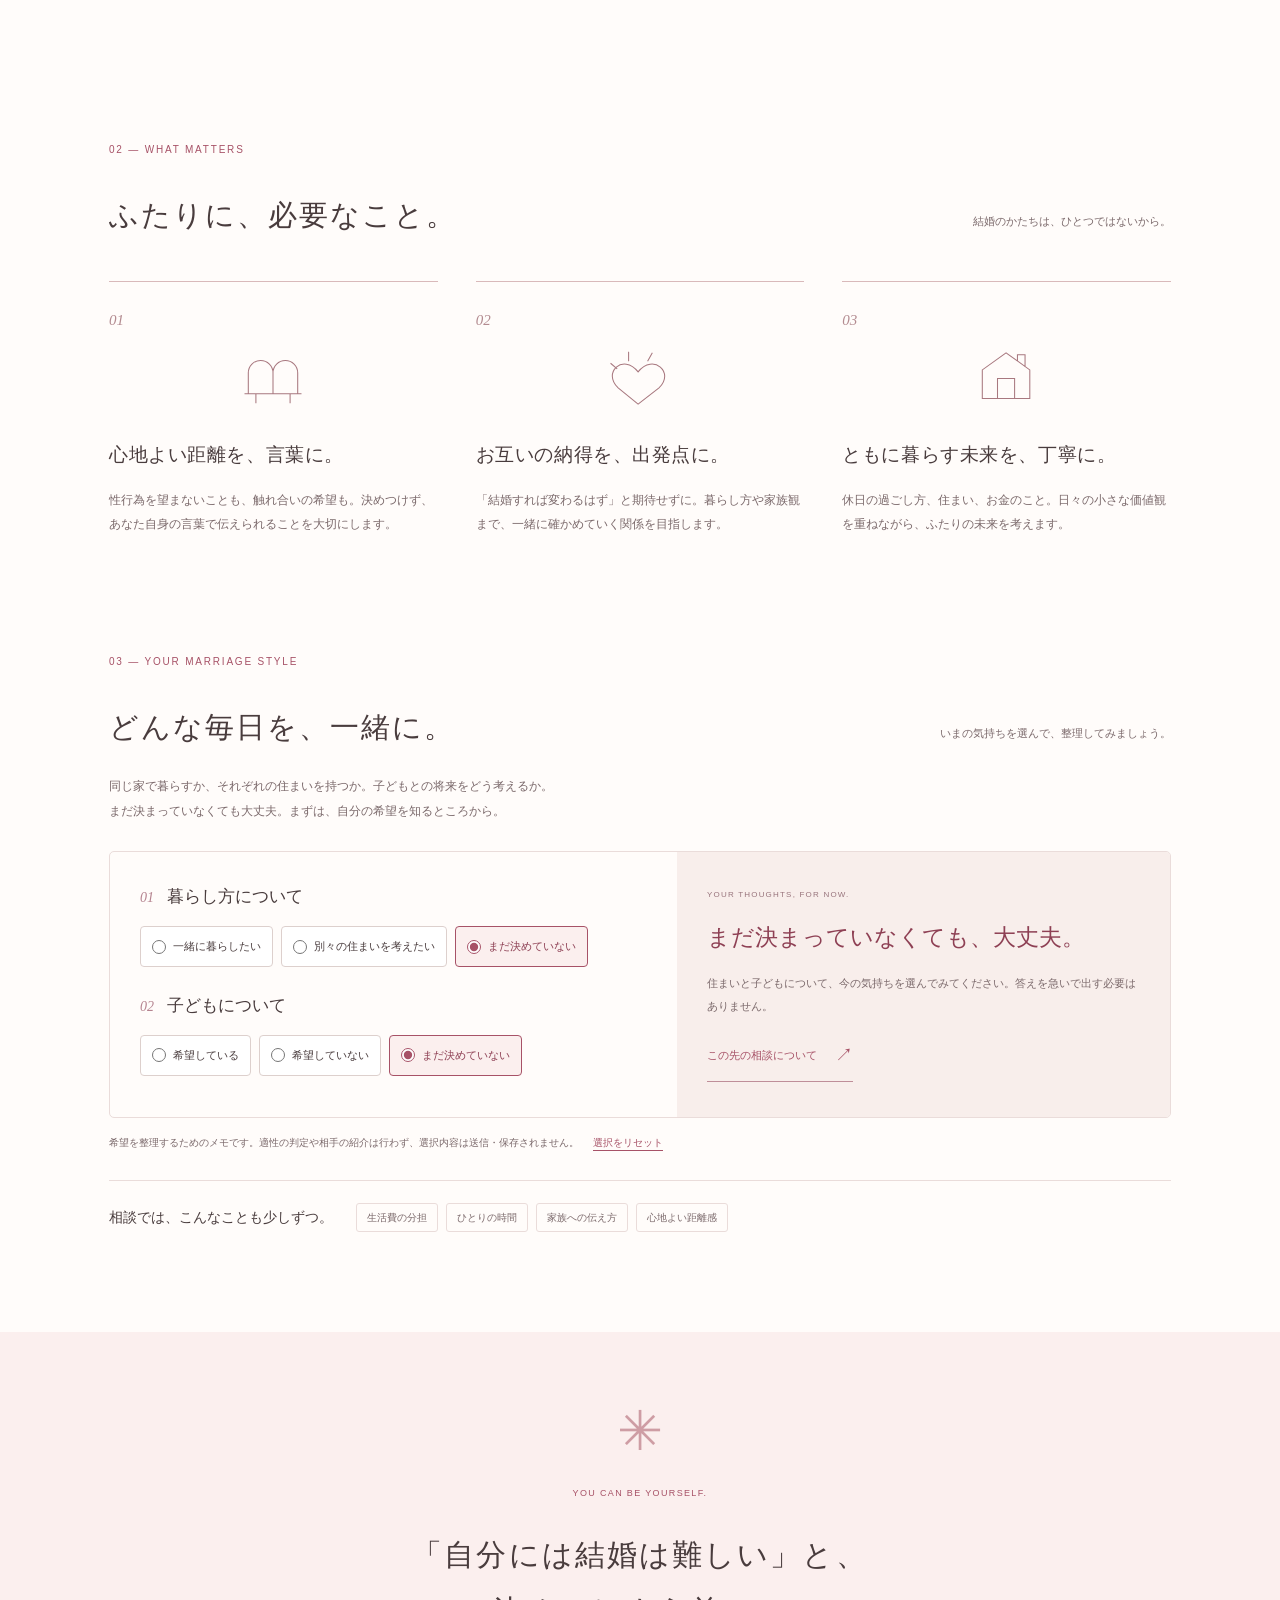
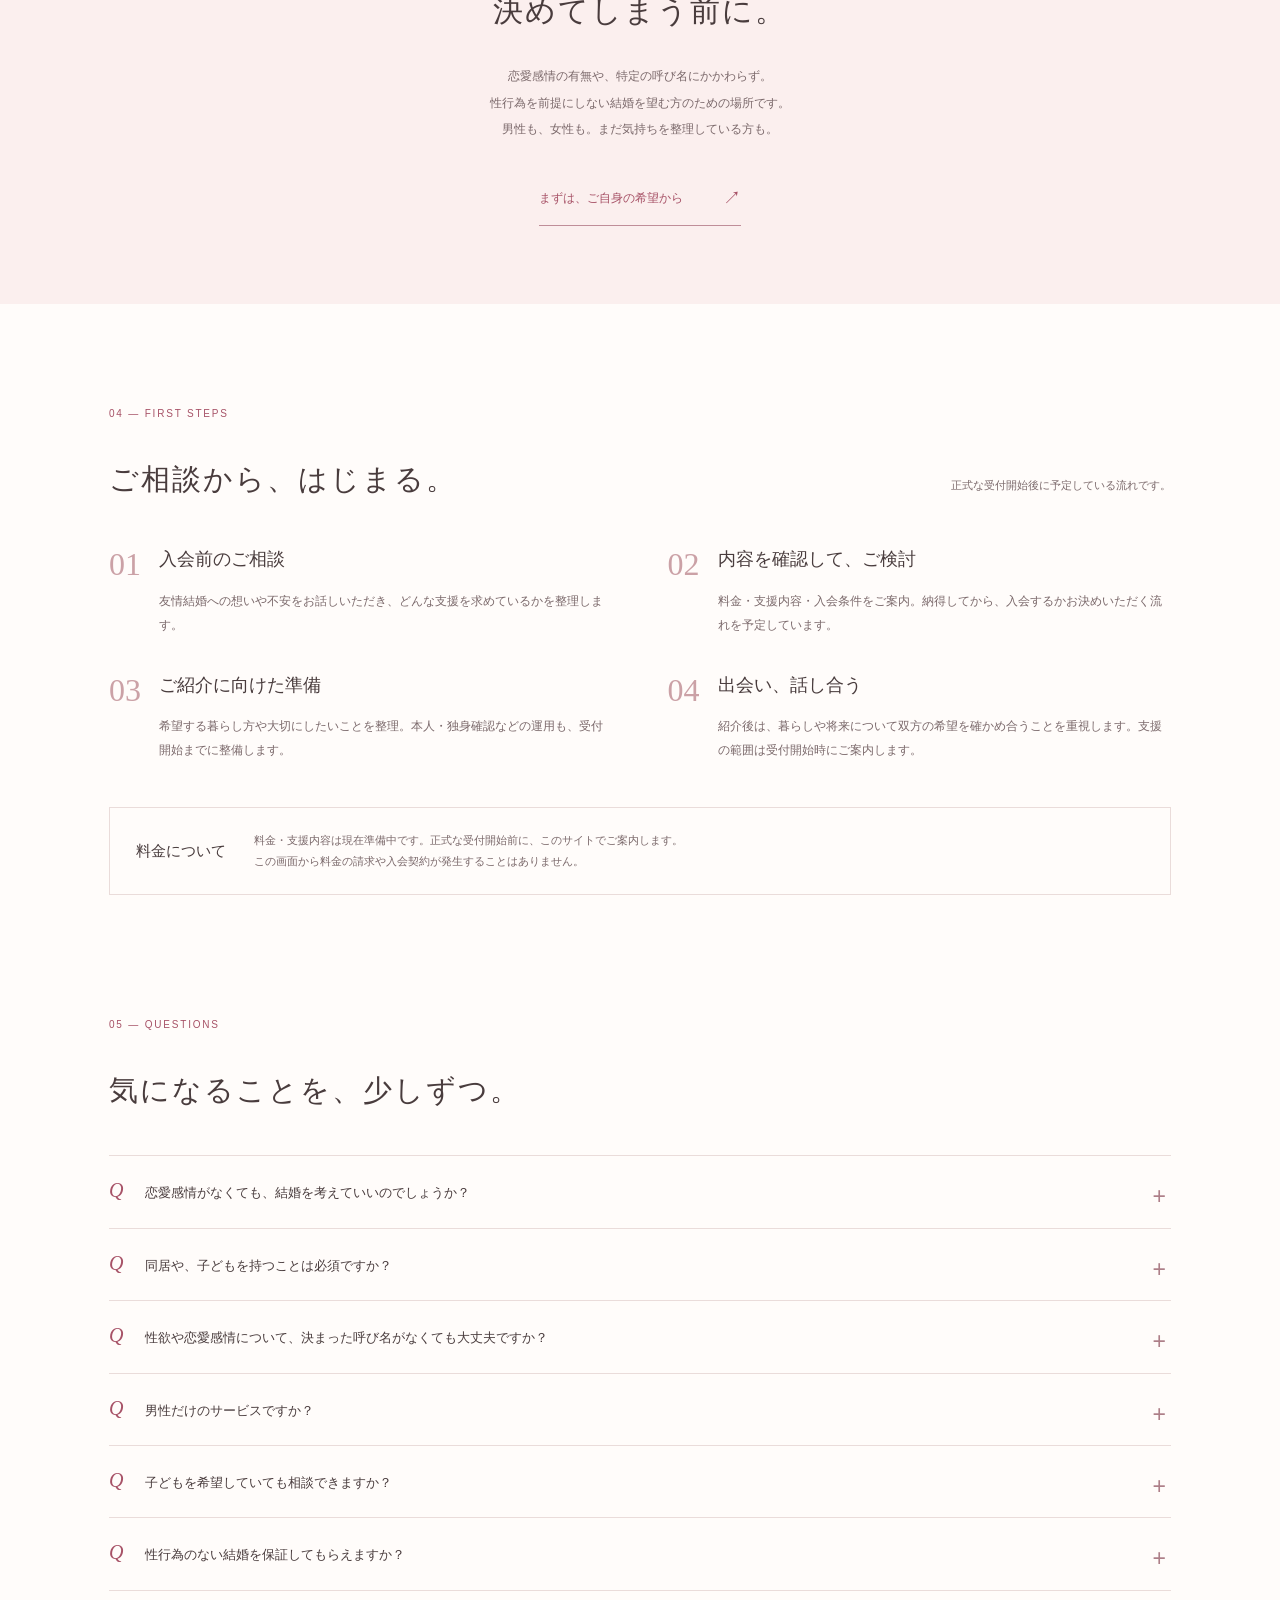
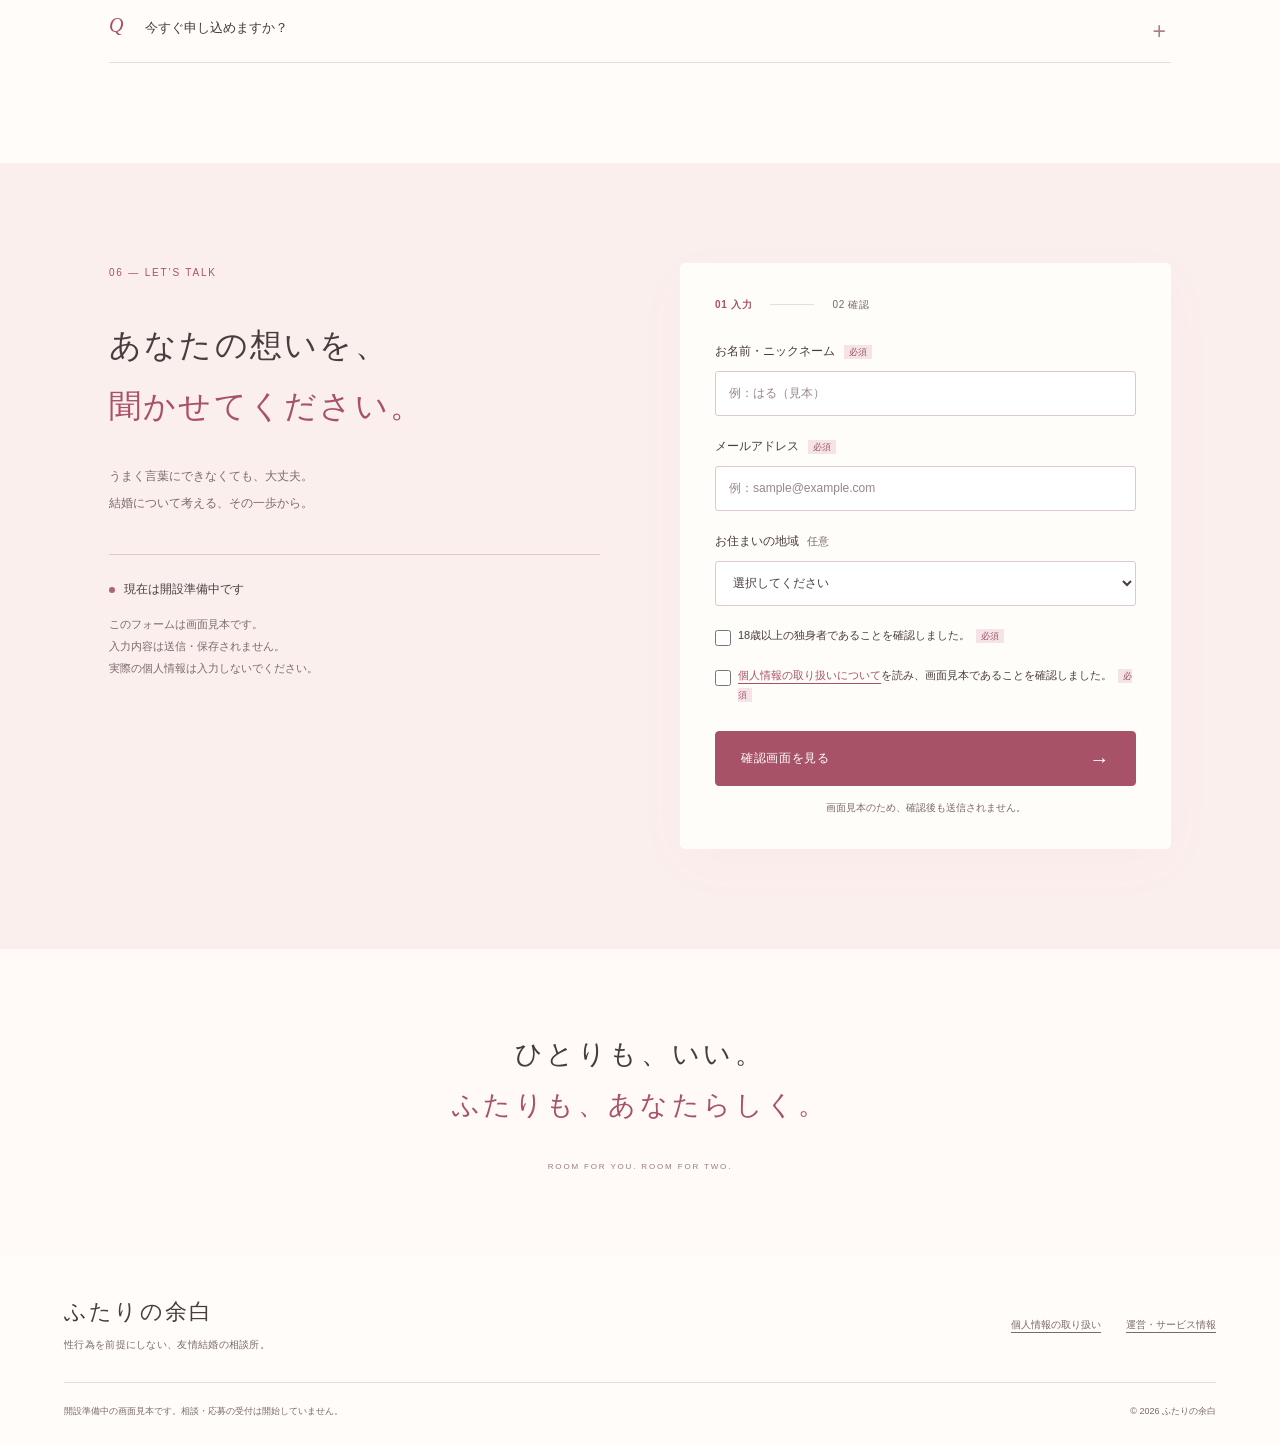
==== commit 08e60470: "ふたりの余白に「トップへ」ボタンを追加" ====
--- a/futari-yohaku/index.html
+++ b/futari-yohaku/index.html
@@ -41,4 +41,7 @@
 </main><nav class="mobile-action" aria-label="スマートフォン向けの相談導線"><a href="#styles">暮らし方を整理する</a><a href="#consultation">入会相談について <span>↗</span></a></nav>
 <footer><div class="footer-top"><a class="footer-logo" href="#">ふたりの余白<small>性行為を前提にしない、友情結婚の相談所。</small></a><div><button class="inline-button" id="privacy-footer">個人情報の取り扱い</button><button class="inline-button" id="operator-open">運営・サービス情報</button></div></div><div class="footer-bottom"><p>開設準備中の画面見本です。相談・応募の受付は開始していません。</p><small>© <span id="year">2026</span> ふたりの余白</small></div></footer>
 <dialog id="info-dialog" aria-labelledby="dialog-title"><button type="button" class="dialog-close" id="dialog-close" aria-label="閉じる">×</button><h2 id="dialog-title"></h2><div id="dialog-body"></div><button type="button" class="button small" id="dialog-done">閉じる</button></dialog><script src="app.js" defer></script>
+<!-- to-top -->
+<style>.to-top-fab{position:fixed;right:14px;bottom:14px;z-index:999;background:#c93a2b;color:#fff;text-decoration:none;font:700 12px/1 "Hiragino Kaku Gothic ProN","Yu Gothic",sans-serif;letter-spacing:.06em;padding:11px 15px;border-radius:999px;box-shadow:0 6px 18px rgba(0,0,0,.28)}.to-top-fab:hover{opacity:.9}@media(max-width:700px){.to-top-fab.fy{bottom:78px}}</style>
+<a class="to-top-fab fy" href="../" aria-label="トップページへ戻る">▲ トップへ</a>
 </body></html>
